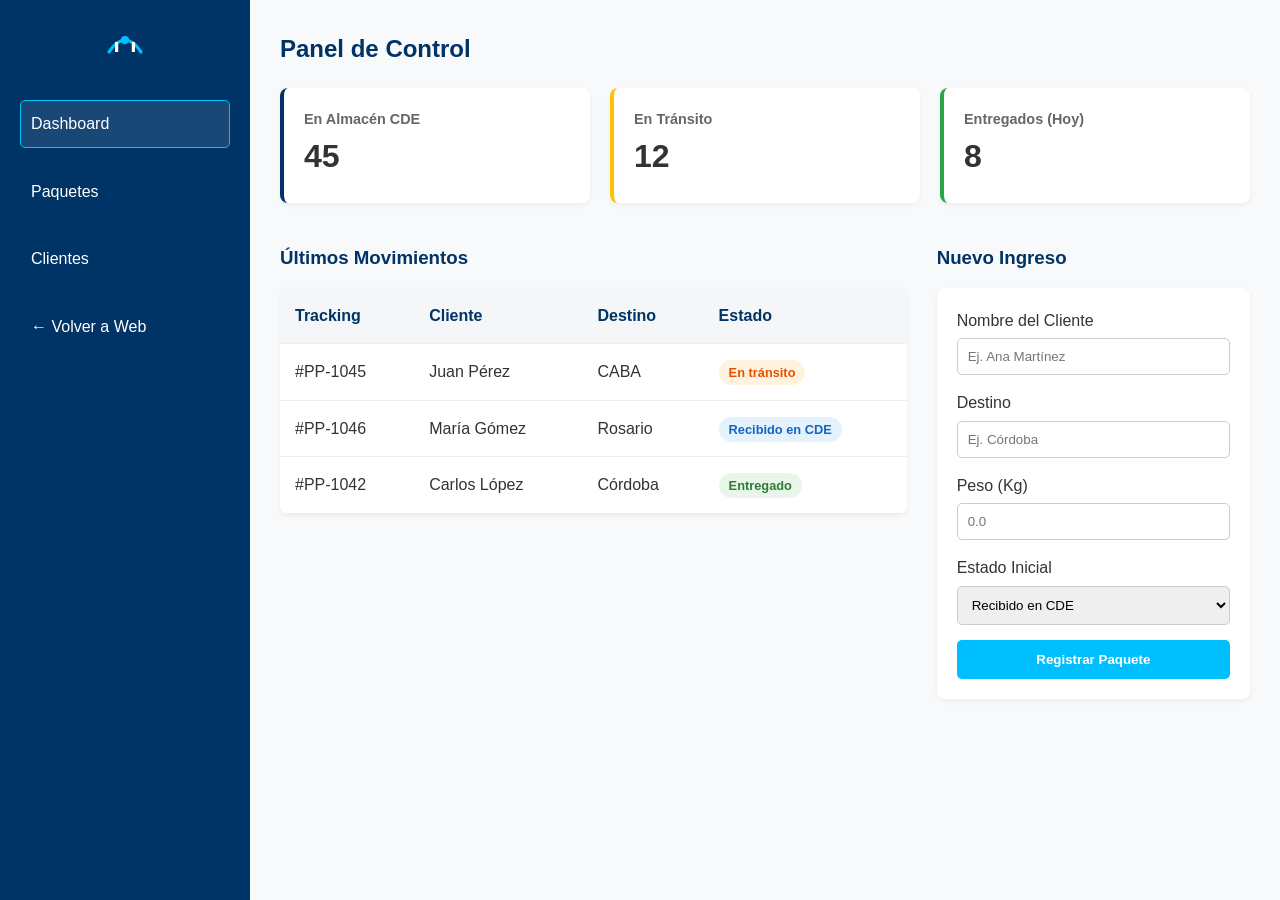
==== admin.html @ dd28dae6 "feat: actualizar numero de whatsapp, sistema anti-cache y almacenamiento local" ====
<!DOCTYPE html>
<html lang="es">
<head>
    <meta charset="UTF-8">
    <meta name="viewport" content="width=device-width, initial-scale=1.0">
    <title>Admin - Proyecto Puente</title>
    <!-- Evitar Caché -->
    <meta http-equiv="Cache-Control" content="no-cache, no-store, must-revalidate">
    <meta http-equiv="Pragma" content="no-cache">
    <meta http-equiv="Expires" content="0">
    
    <script>document.write('<link rel="stylesheet" href="assets/css/style.css?t=' + Date.now() + '">');</script>
</head>
<body>

    <div class="admin-container">
        <!-- Sidebar -->
        <aside class="sidebar">
            <div class="logo-container">
                <svg class="logo-svg" viewBox="0 0 100 100" xmlns="http://www.w3.org/2000/svg">
                    <path d="M10,80 Q50,20 90,80" fill="none" stroke="var(--secondary-color)" stroke-width="8" stroke-linecap="round"/>
                    <rect x="25" y="55" width="8" height="25" fill="white"/>
                    <rect x="67" y="55" width="8" height="25" fill="white"/>
                    <circle cx="50" cy="50" r="10" fill="var(--secondary-color)"/>
                </svg>
            </div>
            <nav>
                <ul>
                    <li><a href="#" class="active">Dashboard</a></li>
                    <li><a href="#">Paquetes</a></li>
                    <li><a href="#">Clientes</a></li>
                    <li><a href="index.html">← Volver a Web</a></li>
                </ul>
            </nav>
        </aside>

        <!-- Main Content -->
        <main class="admin-content">
            <h2 style="margin-bottom: 20px; color: var(--primary-color);">Panel de Control</h2>
            
            <!-- Metrics -->
            <div class="metric-cards">
                <div class="metric-card">
                    <div class="metric-info">
                        <h3>En Almacén CDE</h3>
                        <h2>45</h2>
                    </div>
                </div>
                <div class="metric-card warning">
                    <div class="metric-info">
                        <h3>En Tránsito</h3>
                        <h2>12</h2>
                    </div>
                </div>
                <div class="metric-card success">
                    <div class="metric-info">
                        <h3>Entregados (Hoy)</h3>
                        <h2>8</h2>
                    </div>
                </div>
            </div>

            <div style="display: grid; grid-template-columns: 2fr 1fr; gap: 30px;">
                
                <!-- Table -->
                <div>
                    <h3 style="margin-bottom: 15px; color: var(--primary-color);">Últimos Movimientos</h3>
                    <table class="data-table">
                        <thead>
                            <tr>
                                <th>Tracking</th>
                                <th>Cliente</th>
                                <th>Destino</th>
                                <th>Estado</th>
                            </tr>
                        </thead>
                        <tbody id="packages-table-body">
                            <tr>
                                <td>#PP-1045</td>
                                <td>Juan Pérez</td>
                                <td>CABA</td>
                                <td><span class="status-badge status-transit">En tránsito</span></td>
                            </tr>
                            <tr>
                                <td>#PP-1046</td>
                                <td>María Gómez</td>
                                <td>Rosario</td>
                                <td><span class="status-badge status-received">Recibido en CDE</span></td>
                            </tr>
                            <tr>
                                <td>#PP-1042</td>
                                <td>Carlos López</td>
                                <td>Córdoba</td>
                                <td><span class="status-badge status-delivered">Entregado</span></td>
                            </tr>
                        </tbody>
                    </table>
                </div>

                <!-- Form -->
                <div>
                    <h3 style="margin-bottom: 15px; color: var(--primary-color);">Nuevo Ingreso</h3>
                    <form class="admin-form" id="new-package-form">
                        <div class="form-group">
                            <label>Nombre del Cliente</label>
                            <input type="text" id="pkg-client" required placeholder="Ej. Ana Martínez">
                        </div>
                        <div class="form-group">
                            <label>Destino</label>
                            <input type="text" id="pkg-destination" required placeholder="Ej. Córdoba">
                        </div>
                        <div class="form-group">
                            <label>Peso (Kg)</label>
                            <input type="number" id="pkg-weight" step="0.1" required placeholder="0.0">
                        </div>
                        <div class="form-group">
                            <label>Estado Inicial</label>
                            <select id="pkg-status">
                                <option value="Recibido en CDE">Recibido en CDE</option>
                                <option value="En tránsito">En tránsito</option>
                                <option value="Entregado">Entregado</option>
                            </select>
                        </div>
                        <button type="submit" class="btn">Registrar Paquete</button>
                    </form>
                </div>

            </div>
        </main>
    </div>

    <script>document.write('<script src="assets/js/main.js?t=' + Date.now() + '"><\\/script>');</script>
</body>
</html>
---- assets/css/style.css ----
:root {
  --primary-color: #003366; /* Deep blue */
  --secondary-color: #00bfff; /* Light blue */
  --accent-color: #28a745; /* Success Green */
  --bg-color: #f8f9fa;
  --text-color: #333;
  --card-bg: #ffffff;
  --transition: all 0.3s ease;
}

* {
  margin: 0;
  padding: 0;
  box-sizing: border-box;
  font-family: 'Segoe UI', Tahoma, Geneva, Verdana, sans-serif;
}

body {
  background-color: var(--bg-color);
  color: var(--text-color);
  line-height: 1.6;
}

/* Header & Navigation */
header {
  background-color: var(--primary-color);
  color: white;
  padding: 1rem 5%;
  display: flex;
  justify-content: space-between;
  align-items: center;
  position: sticky;
  top: 0;
  z-index: 1000;
  box-shadow: 0 4px 6px rgba(0,0,0,0.1);
}

.logo-container {
  display: flex;
  align-items: center;
  gap: 10px;
  font-weight: bold;
  font-size: 1.5rem;
}

.logo-svg {
  width: 40px;
  height: 40px;
  fill: var(--secondary-color);
}

nav ul {
  list-style: none;
  display: flex;
  gap: 20px;
}

nav a {
  color: white;
  text-decoration: none;
  font-weight: 500;
  transition: var(--transition);
}

nav a:hover {
  color: var(--secondary-color);
}

/* Hero Section */
.hero {
  background: linear-gradient(135deg, var(--primary-color) 0%, #001a33 100%);
  color: white;
  text-align: center;
  padding: 100px 20px;
}

.hero h1 {
  font-size: 3rem;
  margin-bottom: 20px;
}

.hero p {
  font-size: 1.2rem;
  margin-bottom: 30px;
  max-width: 600px;
  margin-inline: auto;
}

.btn {
  display: inline-block;
  padding: 12px 24px;
  background-color: var(--secondary-color);
  color: #fff;
  text-decoration: none;
  border-radius: 5px;
  font-weight: bold;
  transition: var(--transition);
  border: none;
  cursor: pointer;
}

.btn:hover {
  background-color: #0099cc;
  transform: translateY(-2px);
}

.btn-outline {
  background-color: transparent;
  border: 2px solid var(--secondary-color);
  color: var(--secondary-color);
}

.btn-outline:hover {
  background-color: var(--secondary-color);
  color: white;
}

/* Sections */
section {
  padding: 60px 5%;
}

.section-title {
  text-align: center;
  margin-bottom: 40px;
  color: var(--primary-color);
  font-size: 2rem;
}

/* Cards / How it works */
.grid-container {
  display: grid;
  grid-template-columns: repeat(auto-fit, minmax(280px, 1fr));
  gap: 30px;
}

.card {
  background: var(--card-bg);
  padding: 30px;
  border-radius: 10px;
  box-shadow: 0 4px 15px rgba(0,0,0,0.05);
  text-align: center;
  transition: var(--transition);
  border-bottom: 4px solid transparent;
}

.card:hover {
  transform: translateY(-10px);
  border-bottom: 4px solid var(--secondary-color);
  box-shadow: 0 10px 25px rgba(0,0,0,0.1);
}

.card-icon {
  width: 60px;
  height: 60px;
  margin-bottom: 20px;
  fill: var(--primary-color);
}

/* FAQ */
.faq-container {
  max-width: 800px;
  margin: auto;
}

.faq-item {
  background: white;
  margin-bottom: 10px;
  border-radius: 5px;
  box-shadow: 0 2px 5px rgba(0,0,0,0.05);
}

.faq-question {
  padding: 20px;
  cursor: pointer;
  display: flex;
  justify-content: space-between;
  align-items: center;
  font-weight: bold;
}

.faq-answer {
  padding: 0 20px;
  max-height: 0;
  overflow: hidden;
  transition: max-height 0.3s ease;
}

.faq-item.active .faq-answer {
  padding: 0 20px 20px;
  max-height: 200px;
}

.faq-item.active .faq-question span {
  transform: rotate(45deg);
}

/* Floating WhatsApp */
.whatsapp-float {
  position: fixed;
  width: 60px;
  height: 60px;
  bottom: 40px;
  right: 40px;
  background-color: #25d366;
  color: #FFF;
  border-radius: 50px;
  text-align: center;
  font-size: 30px;
  box-shadow: 2px 2px 10px rgba(0,0,0,0.2);
  z-index: 100;
  display: flex;
  align-items: center;
  justify-content: center;
  text-decoration: none;
  transition: var(--transition);
}

.whatsapp-float:hover {
  transform: scale(1.1);
}

/* Footer */
footer {
  background-color: var(--primary-color);
  color: white;
  text-align: center;
  padding: 20px;
  margin-top: 40px;
}

/* --- ADMIN PANEL SPECIFIC STYLES --- */
.admin-container {
  display: flex;
  min-height: 100vh;
}

.sidebar {
  width: 250px;
  background: var(--primary-color);
  color: white;
  padding: 20px;
  display: flex;
  flex-direction: column;
}

.sidebar .logo-container {
  margin-bottom: 40px;
  justify-content: center;
}

.sidebar nav ul {
  flex-direction: column;
}

.sidebar nav a {
  display: block;
  padding: 10px;
  border-radius: 5px;
  border: 1px solid transparent;
}

.sidebar nav a.active, .sidebar nav a:hover {
  background: rgba(255,255,255,0.1);
  border-color: var(--secondary-color);
}

.admin-content {
  flex: 1;
  padding: 30px;
  background: var(--bg-color);
}

/* Admin Dashboard Cards */
.metric-cards {
  display: grid;
  grid-template-columns: repeat(auto-fit, minmax(200px, 1fr));
  gap: 20px;
  margin-bottom: 40px;
}

.metric-card {
  background: white;
  padding: 20px;
  border-radius: 8px;
  box-shadow: 0 2px 5px rgba(0,0,0,0.05);
  display: flex;
  justify-content: space-between;
  align-items: center;
  border-left: 4px solid var(--primary-color);
}

.metric-card.success { border-left-color: var(--accent-color); }
.metric-card.warning { border-left-color: #ffc107; }

.metric-info h3 { font-size: 0.9rem; color: #666; }
.metric-info h2 { font-size: 2rem; color: var(--text-color); margin: 0; }
.metric-icon svg { width: 40px; height: 40px; fill: #ccc; }

/* Admin Table */
.data-table {
  width: 100%;
  border-collapse: collapse;
  background: white;
  box-shadow: 0 2px 5px rgba(0,0,0,0.05);
  border-radius: 8px;
  overflow: hidden;
}

.data-table th, .data-table td {
  padding: 15px;
  text-align: left;
  border-bottom: 1px solid #eee;
}

.data-table th { background: #f4f6f8; color: var(--primary-color); }

.status-badge {
  padding: 5px 10px;
  border-radius: 20px;
  font-size: 0.8rem;
  font-weight: bold;
}
.status-received { background: #e3f2fd; color: #1565c0; }
.status-transit { background: #fff3e0; color: #e65100; }
.status-delivered { background: #e8f5e9; color: #2e7d32; }

/* Admin Form */
.admin-form {
  background: white;
  padding: 20px;
  border-radius: 8px;
  box-shadow: 0 2px 5px rgba(0,0,0,0.05);
  display: grid;
  gap: 15px;
}

.form-group { display: flex; flex-direction: column; gap: 5px; }
.form-group input, .form-group select {
  padding: 10px;
  border: 1px solid #ccc;
  border-radius: 5px;
}

/* Responsive */
@media (max-width: 768px) {
  header { flex-direction: column; gap: 15px; }
  .hero h1 { font-size: 2rem; }
  .admin-container { flex-direction: column; }
  .sidebar { width: 100%; }
}
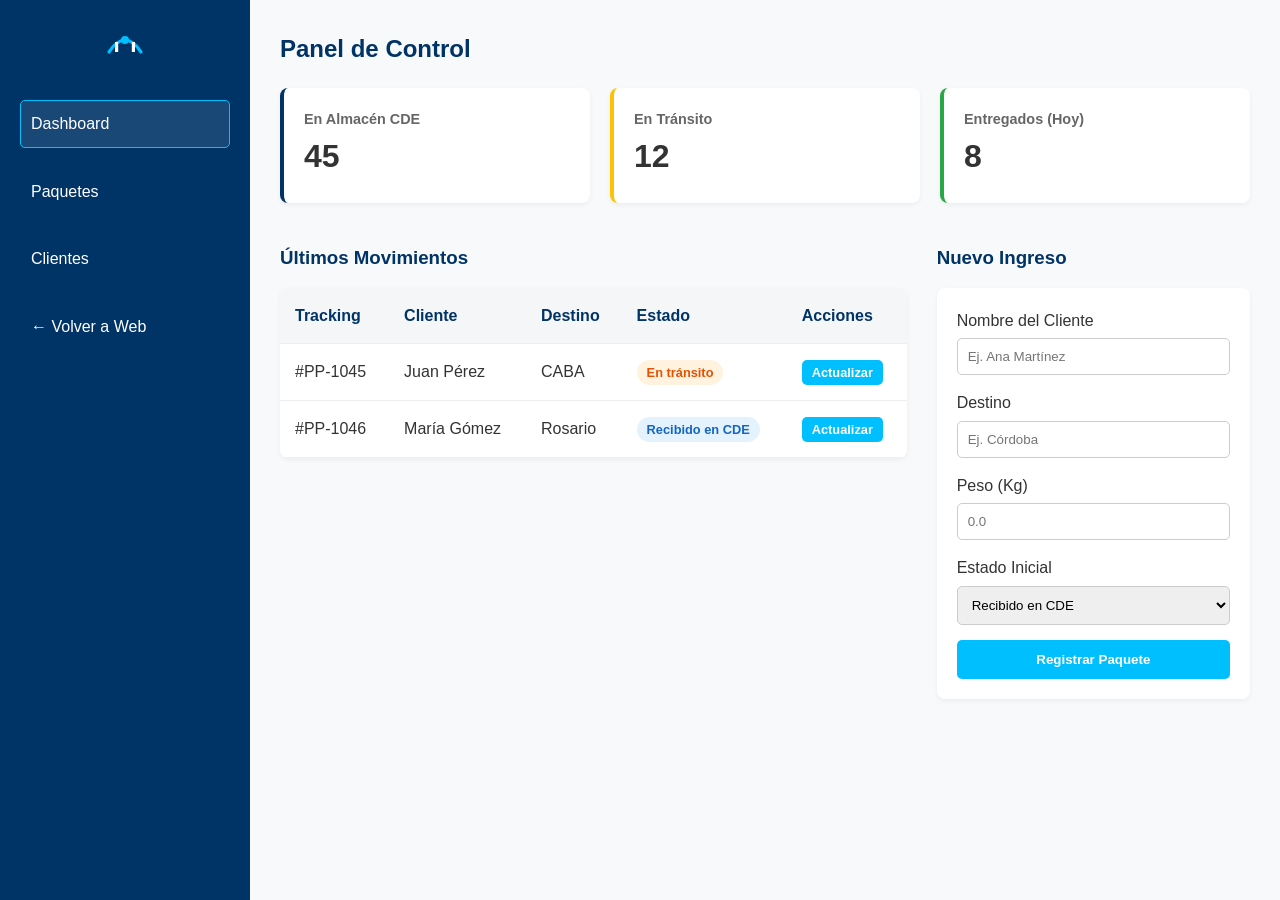
==== commit dc26f89d: "feat: agregar sistema completo de tracking de paquetes (admin y cliente)" ====
--- a/admin.html
+++ b/admin.html
@@ -9,7 +9,7 @@
     <meta http-equiv="Pragma" content="no-cache">
     <meta http-equiv="Expires" content="0">
     
-    <script>document.write('<link rel="stylesheet" href="assets/css/style.css?t=' + Date.now() + '">');</script>
+    <link rel="stylesheet" href="assets/css/style.css?v=3.0">
 </head>
 <body>
 
@@ -60,75 +60,91 @@
                 </div>
             </div>
 
-            <div style="display: grid; grid-template-columns: 2fr 1fr; gap: 30px;">
+            <div class="dashboard-grid">
                 
                 <!-- Table -->
-                <div>
+                <div class="dashboard-table-col">
                     <h3 style="margin-bottom: 15px; color: var(--primary-color);">Últimos Movimientos</h3>
-                    <table class="data-table">
-                        <thead>
-                            <tr>
-                                <th>Tracking</th>
-                                <th>Cliente</th>
-                                <th>Destino</th>
-                                <th>Estado</th>
-                            </tr>
-                        </thead>
-                        <tbody id="packages-table-body">
-                            <tr>
-                                <td>#PP-1045</td>
-                                <td>Juan Pérez</td>
-                                <td>CABA</td>
-                                <td><span class="status-badge status-transit">En tránsito</span></td>
-                            </tr>
-                            <tr>
-                                <td>#PP-1046</td>
-                                <td>María Gómez</td>
-                                <td>Rosario</td>
-                                <td><span class="status-badge status-received">Recibido en CDE</span></td>
-                            </tr>
-                            <tr>
-                                <td>#PP-1042</td>
-                                <td>Carlos López</td>
-                                <td>Córdoba</td>
-                                <td><span class="status-badge status-delivered">Entregado</span></td>
-                            </tr>
-                        </tbody>
-                    </table>
-                </div>
+                    <div class="data-table-wrapper">
+                        <table class="data-table">
+                            <thead>
+                                <tr>
+                                    <th>Tracking</th>
+                                    <th>Cliente</th>
+                                    <th>Destino</th>
+                                    <th>Estado</th>
+                                    <th>Acciones</th>
+                                </tr>
+                            </thead>
+                            <tbody id="packages-table-body">
+                                <!-- Datos cargados por JS -->
+                            </tbody>
+                            </table>
+                            </div>
+                            </div>
 
-                <!-- Form -->
-                <div>
-                    <h3 style="margin-bottom: 15px; color: var(--primary-color);">Nuevo Ingreso</h3>
-                    <form class="admin-form" id="new-package-form">
-                        <div class="form-group">
+                            <!-- Form -->
+                            <div class="dashboard-form-col">
+                            <h3 style="margin-bottom: 15px; color: var(--primary-color);">Nuevo Ingreso</h3>
+                            <form class="admin-form" id="new-package-form">
+                            <div class="form-group">
                             <label>Nombre del Cliente</label>
                             <input type="text" id="pkg-client" required placeholder="Ej. Ana Martínez">
-                        </div>
-                        <div class="form-group">
+                            </div>
+                            <div class="form-group">
                             <label>Destino</label>
                             <input type="text" id="pkg-destination" required placeholder="Ej. Córdoba">
-                        </div>
-                        <div class="form-group">
+                            </div>
+                            <div class="form-group">
                             <label>Peso (Kg)</label>
                             <input type="number" id="pkg-weight" step="0.1" required placeholder="0.0">
-                        </div>
-                        <div class="form-group">
+                            </div>
+                            <div class="form-group">
                             <label>Estado Inicial</label>
                             <select id="pkg-status">
                                 <option value="Recibido en CDE">Recibido en CDE</option>
+                                <option value="Despachando">Despachando</option>
                                 <option value="En tránsito">En tránsito</option>
+                                <option value="Llegó a destino">Llegó a destino</option>
+                                <option value="Listo para retirar">Listo para retirar</option>
                                 <option value="Entregado">Entregado</option>
                             </select>
-                        </div>
-                        <button type="submit" class="btn">Registrar Paquete</button>
-                    </form>
-                </div>
+                            </div>
+                            <button type="submit" class="btn">Registrar Paquete</button>
+                            </form>
+                            </div>
+                            </div>
+                            </main>
+                            </div>
 
-            </div>
-        </main>
-    </div>
+                            <!-- Modal para Actualizar Estado -->
+                            <div id="update-modal" class="modal-overlay" style="display: none;">
+                            <div class="modal-content">
+                            <span class="close-modal" id="close-update-modal">&times;</span>
+                            <h3 style="margin-bottom: 15px; color: var(--primary-color);">Actualizar Estado</h3>
+                            <p style="margin-bottom: 20px; font-size: 0.9rem;">Tracking: <strong id="update-tracking-id"></strong></p>
+                            <form id="update-status-form">
+                            <input type="hidden" id="update-tracking-input">
+                            <div class="form-group">
+                            <label>Nuevo Estado</label>
+                            <select id="update-status-select" required style="width: 100%; padding: 10px; border: 1px solid #ddd; border-radius: 5px;">
+                            <option value="Recibido en CDE">Recibido en CDE</option>
+                            <option value="Despachando">Despachando</option>
+                            <option value="En tránsito">En tránsito</option>
+                            <option value="Llegó a destino">Llegó a destino</option>
+                            <option value="Listo para retirar">Listo para retirar</option>
+                            <option value="Entregado">Entregado</option>
+                            </select>
+                            </div>
+                            <div class="form-group" style="margin-top: 15px; margin-bottom: 20px;">
+                            <label>Ubicación / Observación (Opcional)</label>
+                            <input type="text" id="update-location" placeholder="Ej. Retirar en Sucursal Iguazú" style="width: 100%; padding: 10px; border: 1px solid #ddd; border-radius: 5px;">
+                            </div>
+                            <button type="submit" class="btn" style="width: 100%;">Guardar Cambios</button>
+                            </form>
+                            </div>
+                            </div>
 
-    <script>document.write('<script src="assets/js/main.js?t=' + Date.now() + '"><\\/script>');</script>
+    <script src="assets/js/main.js?v=3.0"></script>
 </body>
 </html>
--- a/assets/css/style.css
+++ b/assets/css/style.css
@@ -342,10 +342,78 @@
   border-radius: 5px;
 }
 
+/* Dashboard Layout */
+.dashboard-grid {
+  display: grid;
+  grid-template-columns: 2fr 1fr;
+  gap: 30px;
+}
+
 /* Responsive */
 @media (max-width: 768px) {
   header { flex-direction: column; gap: 15px; }
   .hero h1 { font-size: 2rem; }
   .admin-container { flex-direction: column; }
   .sidebar { width: 100%; }
+  
+  .dashboard-grid {
+    grid-template-columns: 1fr;
+    display: flex;
+    flex-direction: column;
+  }
+  
+  /* El formulario se mostrará por encima de la tabla en el celular */
+  .dashboard-form-col {
+    order: -1; 
+  }
+
+  /* Permite que la tabla se pueda desplazar lateralmente en celulares */
+  .data-table-wrapper {
+    overflow-x: auto;
+    width: 100%;
+  }
+}
+
+/* Modal styles for WhatsApp */
+.modal-overlay {
+  position: fixed;
+  top: 0;
+  left: 0;
+  width: 100%;
+  height: 100%;
+  background: rgba(0, 0, 0, 0.6);
+  z-index: 2000;
+  display: flex;
+  justify-content: center;
+  align-items: center;
+}
+
+.modal-content {
+  background: white;
+  padding: 30px;
+  border-radius: 10px;
+  width: 90%;
+  max-width: 400px;
+  position: relative;
+  box-shadow: 0 5px 15px rgba(0,0,0,0.3);
+  animation: modalIn 0.3s ease-out forwards;
+}
+
+@keyframes modalIn {
+  from { opacity: 0; transform: translateY(-20px); }
+  to { opacity: 1; transform: translateY(0); }
+}
+
+.close-modal {
+  position: absolute;
+  top: 15px;
+  right: 20px;
+  font-size: 1.5rem;
+  font-weight: bold;
+  cursor: pointer;
+  color: #666;
+}
+
+.close-modal:hover {
+  color: var(--primary-color);
 }
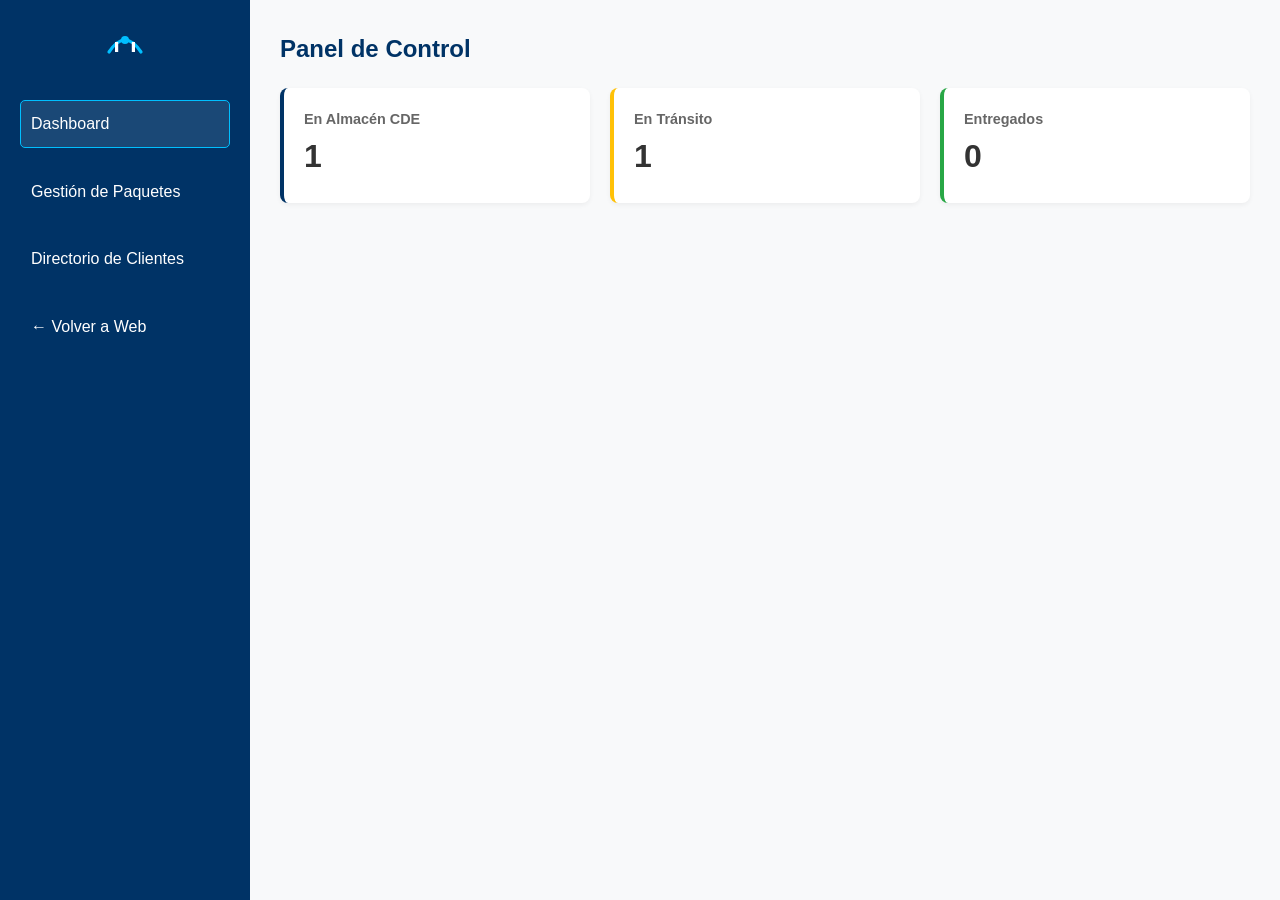
==== commit a8b4e896: "feat: implementar pestañas funcionales en panel admin, listado de clientes y generacion visible de I" ====
--- a/admin.html
+++ b/admin.html
@@ -25,97 +25,128 @@
                 </svg>
             </div>
             <nav>
-                <ul>
-                    <li><a href="#" class="active">Dashboard</a></li>
-                    <li><a href="#">Paquetes</a></li>
-                    <li><a href="#">Clientes</a></li>
+                <ul id="admin-tabs">
+                    <li><a href="#" class="active" data-target="sec-dashboard">Dashboard</a></li>
+                    <li><a href="#" data-target="sec-paquetes">Gestión de Paquetes</a></li>
+                    <li><a href="#" data-target="sec-clientes">Directorio de Clientes</a></li>
                     <li><a href="index.html">← Volver a Web</a></li>
                 </ul>
             </nav>
-        </aside>
+            </aside>
 
-        <!-- Main Content -->
-        <main class="admin-content">
-            <h2 style="margin-bottom: 20px; color: var(--primary-color);">Panel de Control</h2>
-            
-            <!-- Metrics -->
-            <div class="metric-cards">
-                <div class="metric-card">
-                    <div class="metric-info">
-                        <h3>En Almacén CDE</h3>
-                        <h2>45</h2>
+            <!-- Main Content -->
+            <main class="admin-content">
+            <h2 style="margin-bottom: 20px; color: var(--primary-color);" id="admin-page-title">Panel de Control</h2>
+
+            <!-- SECTION: DASHBOARD -->
+            <div id="sec-dashboard" class="admin-section">
+                <!-- Metrics -->
+                <div class="metric-cards">
+                    <div class="metric-card">
+                        <div class="metric-info">
+                            <h3>En Almacén CDE</h3>
+                            <h2 id="metric-cde">0</h2>
+                        </div>
                     </div>
-                </div>
-                <div class="metric-card warning">
-                    <div class="metric-info">
-                        <h3>En Tránsito</h3>
-                        <h2>12</h2>
+                    <div class="metric-card warning">
+                        <div class="metric-info">
+                            <h3>En Tránsito</h3>
+                            <h2 id="metric-transit">0</h2>
+                        </div>
                     </div>
-                </div>
-                <div class="metric-card success">
-                    <div class="metric-info">
-                        <h3>Entregados (Hoy)</h3>
-                        <h2>8</h2>
+                    <div class="metric-card success">
+                        <div class="metric-info">
+                            <h3>Entregados</h3>
+                            <h2 id="metric-delivered">0</h2>
+                        </div>
                     </div>
                 </div>
             </div>
 
-            <div class="dashboard-grid">
-                
-                <!-- Table -->
-                <div class="dashboard-table-col">
-                    <h3 style="margin-bottom: 15px; color: var(--primary-color);">Últimos Movimientos</h3>
-                    <div class="data-table-wrapper">
-                        <table class="data-table">
-                            <thead>
-                                <tr>
-                                    <th>Tracking</th>
-                                    <th>Cliente</th>
-                                    <th>Destino</th>
-                                    <th>Estado</th>
-                                    <th>Acciones</th>
-                                </tr>
-                            </thead>
-                            <tbody id="packages-table-body">
-                                <!-- Datos cargados por JS -->
-                            </tbody>
-                            </table>
-                            </div>
-                            </div>
-
-                            <!-- Form -->
-                            <div class="dashboard-form-col">
-                            <h3 style="margin-bottom: 15px; color: var(--primary-color);">Nuevo Ingreso</h3>
-                            <form class="admin-form" id="new-package-form">
+            <!-- SECTION: PAQUETES -->
+            <div id="sec-paquetes" class="admin-section" style="display: none;">
+                <div class="dashboard-grid">
+                    <!-- Form (Nuevo Ingreso) -->
+                    <div class="dashboard-form-col">
+                        <h3 style="margin-bottom: 15px; color: var(--primary-color);">1. Nuevo Ingreso</h3>
+                        <form class="admin-form" id="new-package-form">
                             <div class="form-group">
-                            <label>Nombre del Cliente</label>
-                            <input type="text" id="pkg-client" required placeholder="Ej. Ana Martínez">
+                                <label>Nombre del Cliente</label>
+                                <input type="text" id="pkg-client" required placeholder="Ej. Ana Martínez">
                             </div>
                             <div class="form-group">
-                            <label>Destino</label>
-                            <input type="text" id="pkg-destination" required placeholder="Ej. Córdoba">
+                                <label>Destino</label>
+                                <input type="text" id="pkg-destination" required placeholder="Ej. Córdoba">
                             </div>
                             <div class="form-group">
-                            <label>Peso (Kg)</label>
-                            <input type="number" id="pkg-weight" step="0.1" required placeholder="0.0">
+                                <label>Peso (Kg) / Detalles</label>
+                                <input type="text" id="pkg-weight" required placeholder="Ej. 12kg - TV 65''">
                             </div>
                             <div class="form-group">
-                            <label>Estado Inicial</label>
-                            <select id="pkg-status">
-                                <option value="Recibido en CDE">Recibido en CDE</option>
-                                <option value="Despachando">Despachando</option>
-                                <option value="En tránsito">En tránsito</option>
-                                <option value="Llegó a destino">Llegó a destino</option>
-                                <option value="Listo para retirar">Listo para retirar</option>
-                                <option value="Entregado">Entregado</option>
-                            </select>
+                                <label>Estado Inicial</label>
+                                <select id="pkg-status">
+                                    <option value="Recibido en CDE">Recibido en CDE</option>
+                                    <option value="Despachando">Despachando</option>
+                                    <option value="En tránsito">En tránsito</option>
+                                    <option value="Llegó a destino">Llegó a destino</option>
+                                    <option value="Listo para retirar">Listo para retirar</option>
+                                    <option value="Entregado">Entregado</option>
+                                </select>
                             </div>
-                            <button type="submit" class="btn">Registrar Paquete</button>
-                            </form>
-                            </div>
-                            </div>
-                            </main>
-                            </div>
+                            <button type="submit" class="btn">Generar ID y Registrar</button>
+                        </form>
+
+                        <!-- Alerta de ID Generado -->
+                        <div id="generated-id-alert" style="display: none; margin-top: 15px; padding: 15px; background-color: #d4edda; color: #155724; border: 1px solid #c3e6cb; border-radius: 5px;">
+                            <strong>¡Paquete Registrado!</strong><br>
+                            El ID de seguimiento para el cliente es: <br>
+                            <span id="new-generated-id" style="font-size: 1.5rem; font-weight: bold; color: var(--primary-color);"></span>
+                        </div>
+                    </div>
+
+                    <!-- Table (Gestión y Actualización) -->
+                    <div class="dashboard-table-col">
+                        <h3 style="margin-bottom: 15px; color: var(--primary-color);">2. Actualizar Estado de Paquetes</h3>
+                        <div class="data-table-wrapper">
+                            <table class="data-table">
+                                <thead>
+                                    <tr>
+                                        <th>ID / Tracking</th>
+                                        <th>Cliente</th>
+                                        <th>Destino</th>
+                                        <th>Estado Actual</th>
+                                        <th>Acción</th>
+                                    </tr>
+                                </thead>
+                                <tbody id="packages-table-body">
+                                    <!-- Datos cargados por JS -->
+                                </tbody>
+                            </table>
+                        </div>
+                    </div>
+                </div>
+            </div>
+
+            <!-- SECTION: CLIENTES -->
+            <div id="sec-clientes" class="admin-section" style="display: none;">
+                <h3 style="margin-bottom: 15px; color: var(--primary-color);">Directorio de Clientes</h3>
+                <div class="data-table-wrapper">
+                    <table class="data-table">
+                        <thead>
+                            <tr>
+                                <th>Nombre del Cliente</th>
+                                <th>Paquetes Asociados (IDs)</th>
+                                <th>Último Destino</th>
+                            </tr>
+                        </thead>
+                        <tbody id="clients-table-body">
+                            <!-- Datos cargados por JS -->
+                        </tbody>
+                    </table>
+                </div>
+            </div>
+
+            </main>                            </div>
 
                             <!-- Modal para Actualizar Estado -->
                             <div id="update-modal" class="modal-overlay" style="display: none;">
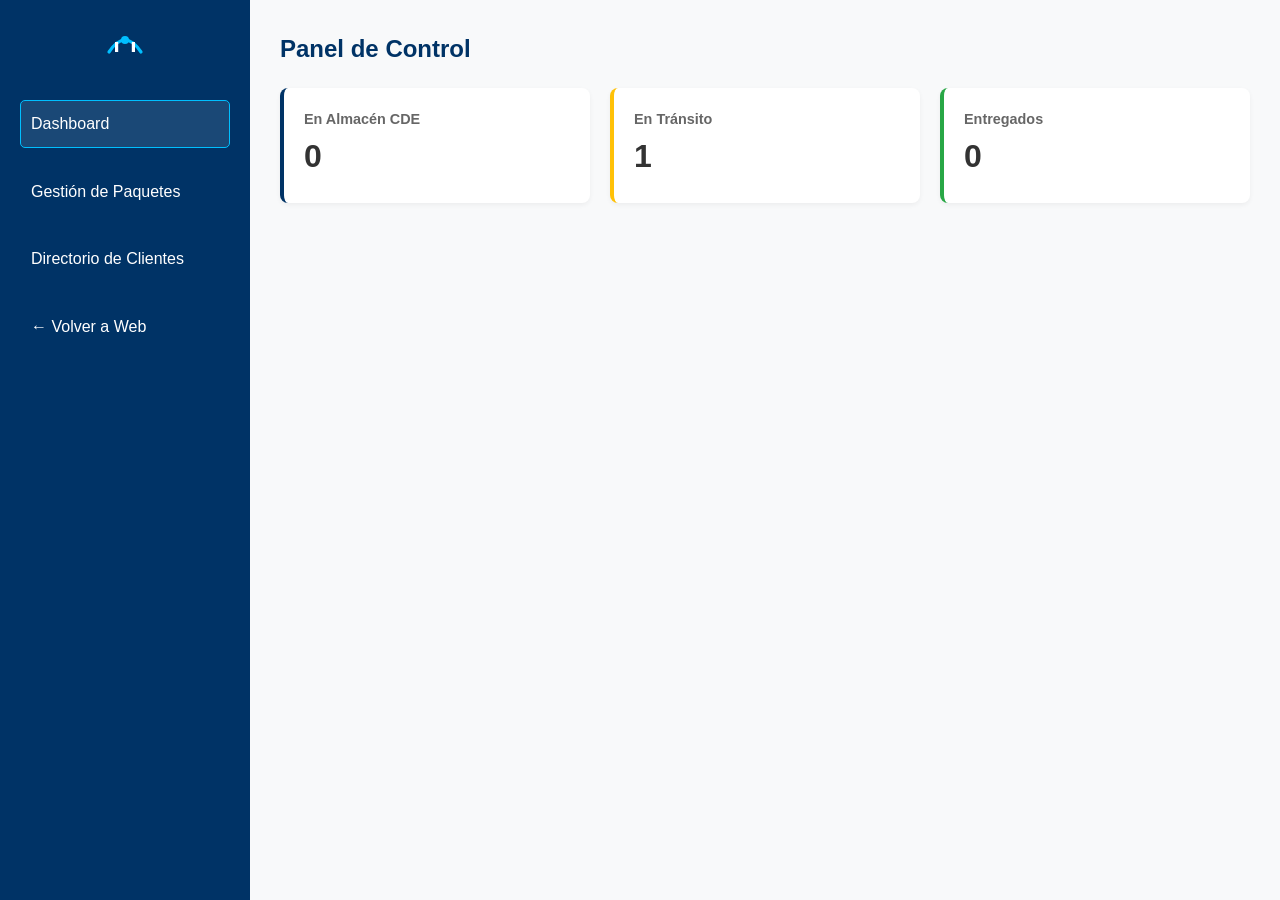
==== commit 229d9c66: "feat: agregar despliegue de opciones, roles de equipo y buzón de quejas del cliente" ====
--- a/admin.html
+++ b/admin.html
@@ -157,6 +157,16 @@
                             <form id="update-status-form">
                             <input type="hidden" id="update-tracking-input">
                             <div class="form-group">
+                                <label>Tu Sector / Rol</label>
+                                <select id="update-role-select" required style="width: 100%; padding: 10px; border: 1px solid #ddd; border-radius: 5px;">
+                                    <option value="Administración Central">Administración Central</option>
+                                    <option value="Recepción CDE">Recepción CDE</option>
+                                    <option value="Transporte Paraguay">Transporte Paraguay</option>
+                                    <option value="Aduana / Frontera">Aduana / Frontera</option>
+                                    <option value="Logística Argentina">Logística Argentina</option>
+                                </select>
+                            </div>
+                            <div class="form-group" style="margin-top: 15px;">
                             <label>Nuevo Estado</label>
                             <select id="update-status-select" required style="width: 100%; padding: 10px; border: 1px solid #ddd; border-radius: 5px;">
                             <option value="Recibido en CDE">Recibido en CDE</option>
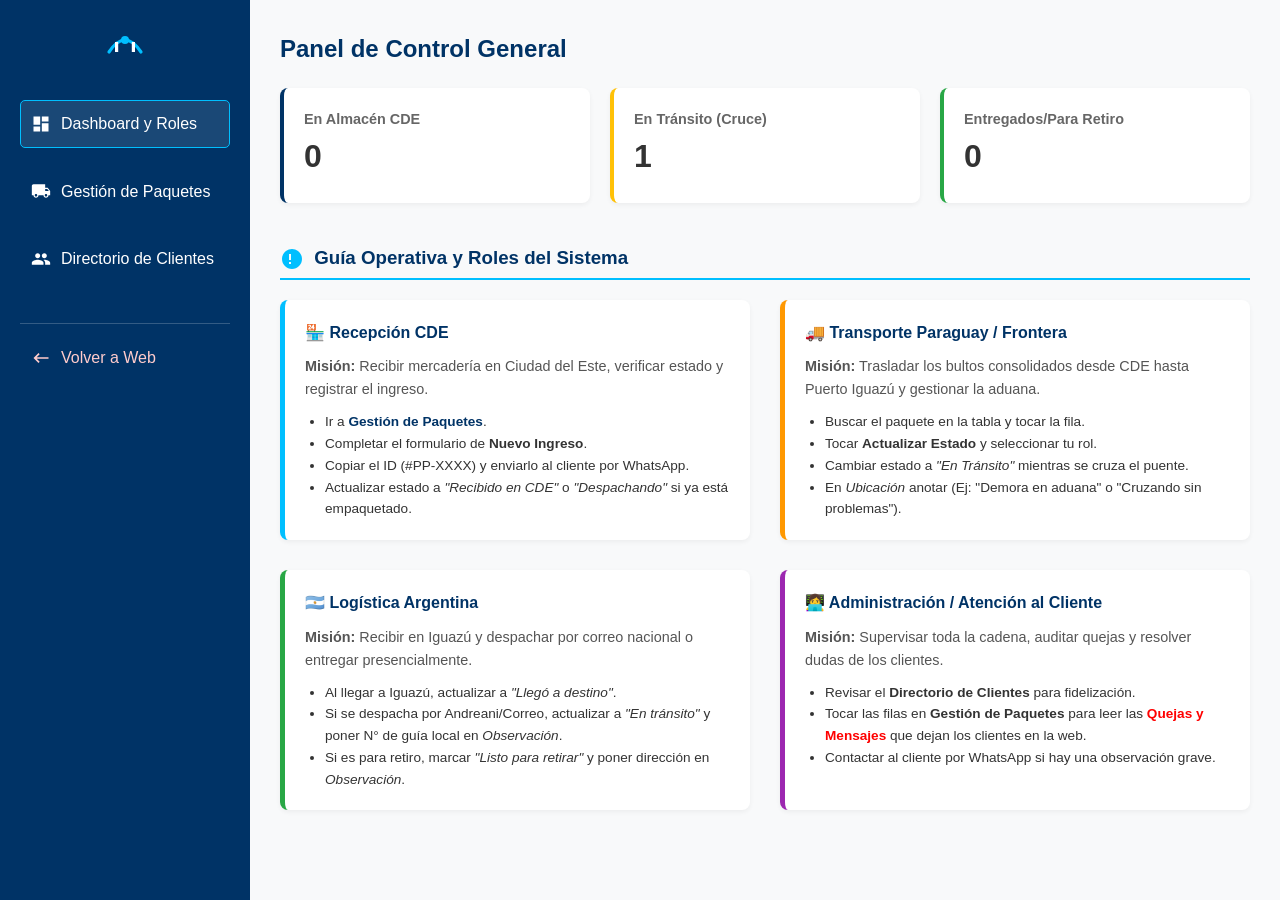
==== commit 3e5483f5: "style: agregar iconos SVG en el menu y seccion manual de roles en Dashboard" ====
--- a/admin.html
+++ b/admin.html
@@ -25,18 +25,38 @@
                 </svg>
             </div>
             <nav>
-                <ul id="admin-tabs">
-                    <li><a href="#" class="active" data-target="sec-dashboard">Dashboard</a></li>
-                    <li><a href="#" data-target="sec-paquetes">Gestión de Paquetes</a></li>
-                    <li><a href="#" data-target="sec-clientes">Directorio de Clientes</a></li>
-                    <li><a href="index.html">← Volver a Web</a></li>
+                <ul id="admin-tabs" style="list-style: none; padding: 0;">
+                    <li>
+                        <a href="#" class="active" data-target="sec-dashboard" style="display: flex; align-items: center; gap: 10px;">
+                            <svg viewBox="0 0 24 24" width="20" height="20" fill="currentColor"><path d="M3 13h8V3H3v10zm0 8h8v-6H3v6zm10 0h8V11h-8v10zm0-18v6h8V3h-8z"/></svg>
+                            Dashboard y Roles
+                        </a>
+                    </li>
+                    <li>
+                        <a href="#" data-target="sec-paquetes" style="display: flex; align-items: center; gap: 10px;">
+                            <svg viewBox="0 0 24 24" width="20" height="20" fill="currentColor"><path d="M20 8h-3V4H3c-1.1 0-2 .9-2 2v11h2c0 1.66 1.34 3 3 3s3-1.34 3-3h6c0 1.66 1.34 3 3 3s3-1.34 3-3h2v-5l-3-4zM6 18.5c-.83 0-1.5-.67-1.5-1.5s.67-1.5 1.5-1.5 1.5.67 1.5 1.5-.67 1.5-1.5 1.5zm13.5-9l1.96 2.5H17V9.5h2.5zm-1.5 9c-.83 0-1.5-.67-1.5-1.5s.67-1.5 1.5-1.5 1.5.67 1.5 1.5-.67 1.5-1.5 1.5z"/></svg>
+                            Gestión de Paquetes
+                        </a>
+                    </li>
+                    <li>
+                        <a href="#" data-target="sec-clientes" style="display: flex; align-items: center; gap: 10px;">
+                            <svg viewBox="0 0 24 24" width="20" height="20" fill="currentColor"><path d="M16 11c1.66 0 2.99-1.34 2.99-3S17.66 5 16 5c-1.66 0-3 1.34-3 3s1.34 3 3 3zm-8 0c1.66 0 2.99-1.34 2.99-3S9.66 5 8 5C6.34 5 5 6.34 5 8s1.34 3 3 3zm0 2c-2.33 0-7 1.17-7 3.5V19h14v-2.5c0-2.33-4.67-3.5-7-3.5zm8 0c-.29 0-.62.02-.97.05 1.16.84 1.97 1.97 1.97 3.45V19h6v-2.5c0-2.33-4.67-3.5-7-3.5z"/></svg>
+                            Directorio de Clientes
+                        </a>
+                    </li>
+                    <li style="margin-top: 20px; border-top: 1px solid rgba(255,255,255,0.2); padding-top: 10px;">
+                        <a href="index.html" style="display: flex; align-items: center; gap: 10px; color: #ffcccc;">
+                            <svg viewBox="0 0 24 24" width="20" height="20" fill="currentColor"><path d="M21 11H6.83l3.58-3.59L9 6l-6 6 6 6 1.41-1.41L6.83 13H21v-2z"/></svg>
+                            Volver a Web
+                        </a>
+                    </li>
                 </ul>
             </nav>
             </aside>
 
             <!-- Main Content -->
             <main class="admin-content">
-            <h2 style="margin-bottom: 20px; color: var(--primary-color);" id="admin-page-title">Panel de Control</h2>
+            <h2 style="margin-bottom: 20px; color: var(--primary-color);" id="admin-page-title">Panel de Control General</h2>
 
             <!-- SECTION: DASHBOARD -->
             <div id="sec-dashboard" class="admin-section">
@@ -50,16 +70,72 @@
                     </div>
                     <div class="metric-card warning">
                         <div class="metric-info">
-                            <h3>En Tránsito</h3>
+                            <h3>En Tránsito (Cruce)</h3>
                             <h2 id="metric-transit">0</h2>
                         </div>
                     </div>
                     <div class="metric-card success">
                         <div class="metric-info">
-                            <h3>Entregados</h3>
+                            <h3>Entregados/Para Retiro</h3>
                             <h2 id="metric-delivered">0</h2>
                         </div>
                     </div>
+                </div>
+
+                <!-- Manual de Roles -->
+                <h3 style="margin-top: 40px; margin-bottom: 20px; color: var(--primary-color); border-bottom: 2px solid var(--secondary-color); padding-bottom: 5px;">
+                    <svg viewBox="0 0 24 24" width="24" height="24" fill="var(--secondary-color)" style="vertical-align: middle; margin-right: 5px;"><path d="M12 2C6.48 2 2 6.48 2 12s4.48 10 10 10 10-4.48 10-10S17.52 2 12 2zm-1 15h-2v-2h2v2zm0-4h-2V7h2v6z"/></svg>
+                    Guía Operativa y Roles del Sistema
+                </h3>
+                
+                <div class="dashboard-grid" style="grid-template-columns: 1fr 1fr;">
+                    
+                    <!-- Rol 1 -->
+                    <div style="background: white; padding: 20px; border-radius: 8px; border-left: 5px solid #00bfff; box-shadow: 0 2px 5px rgba(0,0,0,0.05);">
+                        <h4 style="color: var(--primary-color); margin-bottom: 10px;">🏪 Recepción CDE</h4>
+                        <p style="font-size: 0.9rem; color: #555;"><strong>Misión:</strong> Recibir mercadería en Ciudad del Este, verificar estado y registrar el ingreso.</p>
+                        <ul style="font-size: 0.85rem; padding-left: 20px; margin-top: 10px; color: #333;">
+                            <li>Ir a <strong style="color:var(--primary-color)">Gestión de Paquetes</strong>.</li>
+                            <li>Completar el formulario de <strong>Nuevo Ingreso</strong>.</li>
+                            <li>Copiar el ID (#PP-XXXX) y enviarlo al cliente por WhatsApp.</li>
+                            <li>Actualizar estado a <em>"Recibido en CDE"</em> o <em>"Despachando"</em> si ya está empaquetado.</li>
+                        </ul>
+                    </div>
+
+                    <!-- Rol 2 -->
+                    <div style="background: white; padding: 20px; border-radius: 8px; border-left: 5px solid #ff9800; box-shadow: 0 2px 5px rgba(0,0,0,0.05);">
+                        <h4 style="color: var(--primary-color); margin-bottom: 10px;">🚚 Transporte Paraguay / Frontera</h4>
+                        <p style="font-size: 0.9rem; color: #555;"><strong>Misión:</strong> Trasladar los bultos consolidados desde CDE hasta Puerto Iguazú y gestionar la aduana.</p>
+                        <ul style="font-size: 0.85rem; padding-left: 20px; margin-top: 10px; color: #333;">
+                            <li>Buscar el paquete en la tabla y tocar la fila.</li>
+                            <li>Tocar <strong>Actualizar Estado</strong> y seleccionar tu rol.</li>
+                            <li>Cambiar estado a <em>"En Tránsito"</em> mientras se cruza el puente.</li>
+                            <li>En <em>Ubicación</em> anotar (Ej: "Demora en aduana" o "Cruzando sin problemas").</li>
+                        </ul>
+                    </div>
+
+                    <!-- Rol 3 -->
+                    <div style="background: white; padding: 20px; border-radius: 8px; border-left: 5px solid #28a745; box-shadow: 0 2px 5px rgba(0,0,0,0.05);">
+                        <h4 style="color: var(--primary-color); margin-bottom: 10px;">🇦🇷 Logística Argentina</h4>
+                        <p style="font-size: 0.9rem; color: #555;"><strong>Misión:</strong> Recibir en Iguazú y despachar por correo nacional o entregar presencialmente.</p>
+                        <ul style="font-size: 0.85rem; padding-left: 20px; margin-top: 10px; color: #333;">
+                            <li>Al llegar a Iguazú, actualizar a <em>"Llegó a destino"</em>.</li>
+                            <li>Si se despacha por Andreani/Correo, actualizar a <em>"En tránsito"</em> y poner N° de guía local en <em>Observación</em>.</li>
+                            <li>Si es para retiro, marcar <em>"Listo para retirar"</em> y poner dirección en <em>Observación</em>.</li>
+                        </ul>
+                    </div>
+
+                    <!-- Rol 4 -->
+                    <div style="background: white; padding: 20px; border-radius: 8px; border-left: 5px solid #9c27b0; box-shadow: 0 2px 5px rgba(0,0,0,0.05);">
+                        <h4 style="color: var(--primary-color); margin-bottom: 10px;">👩‍💻 Administración / Atención al Cliente</h4>
+                        <p style="font-size: 0.9rem; color: #555;"><strong>Misión:</strong> Supervisar toda la cadena, auditar quejas y resolver dudas de los clientes.</p>
+                        <ul style="font-size: 0.85rem; padding-left: 20px; margin-top: 10px; color: #333;">
+                            <li>Revisar el <strong>Directorio de Clientes</strong> para fidelización.</li>
+                            <li>Tocar las filas en <strong>Gestión de Paquetes</strong> para leer las <strong style="color:red;">Quejas y Mensajes</strong> que dejan los clientes en la web.</li>
+                            <li>Contactar al cliente por WhatsApp si hay una observación grave.</li>
+                        </ul>
+                    </div>
+
                 </div>
             </div>
 
@@ -115,7 +191,6 @@
                                         <th>Cliente</th>
                                         <th>Destino</th>
                                         <th>Estado Actual</th>
-                                        <th>Acción</th>
                                     </tr>
                                 </thead>
                                 <tbody id="packages-table-body">
